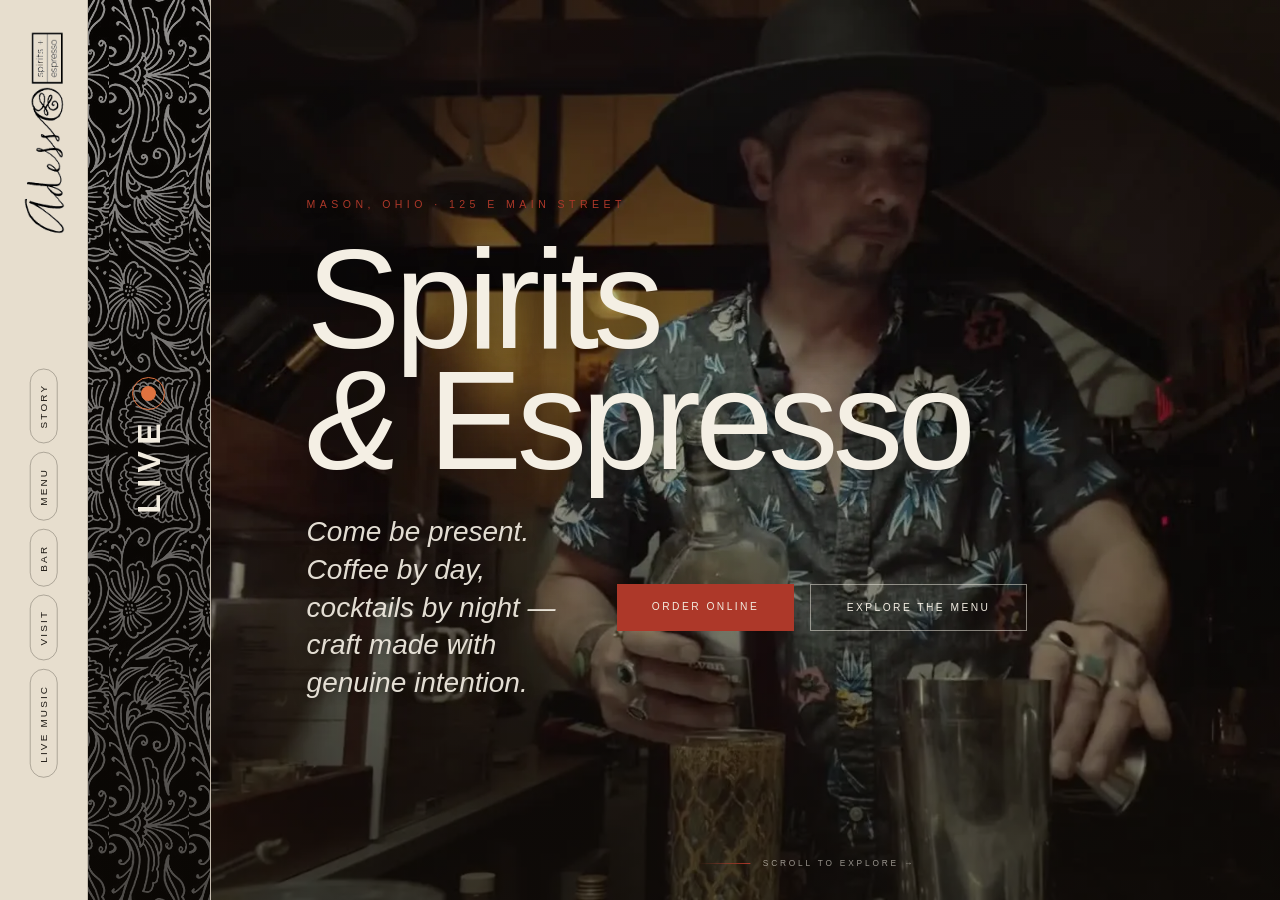
==== index.html @ e86a22f0 "SEO/a11y/perf scrub: @graph on every page, llms.txt, image diet Machine-readability (the full stack," ====
<!DOCTYPE html>
<html lang="en">
<head>
<meta charset="utf-8">
<meta name="viewport" content="width=device-width, initial-scale=1.0" />
<title>Adesso Spirits + Espresso — Mason, Ohio</title>
<meta name="description" content="Adesso Spirits + Espresso in downtown Mason, Ohio. Craft coffee by day, cocktails by night, live music Friday & Saturday. 125 E Main St." />
<link rel="canonical" href="https://adesso-site.pages.dev/" />
<meta property="og:title" content="Adesso Spirits + Espresso" />
<meta property="og:description" content="Coffee by day, cocktails by night. Craft made with genuine intention in downtown Mason, Ohio." />
<meta property="og:type" content="website" />
<meta property="og:url" content="https://adesso-site.pages.dev/" />
<meta property="og:image" content="https://adesso-site.pages.dev/assets/hero-poster.webp" />
<meta property="og:image:alt" content="Bartender building a cocktail behind the bar at Adesso Spirits + Espresso" />
<meta property="og:site_name" content="Adesso Spirits + Espresso" />
<meta property="og:locale" content="en_US" />
<meta name="twitter:card" content="summary_large_image" />
<meta name="twitter:title" content="Adesso Spirits + Espresso — Mason, Ohio" />
<meta name="twitter:description" content="Coffee by day, cocktails by night. Craft made with genuine intention in downtown Mason, Ohio." />
<meta name="twitter:image" content="https://adesso-site.pages.dev/assets/hero-poster.webp" />
<link rel="icon" href="/favicon.ico" sizes="any" />
<link rel="icon" type="image/png" sizes="32x32" href="/assets/favicon-32.png" />
<link rel="apple-touch-icon" href="/assets/favicon-32.png" />
<link rel="alternate" type="application/rss+xml" title="Adesso Live" href="/updates.xml" />
<link rel="alternate" type="application/rss+xml" title="Adesso Live Music" href="/feed.xml" />

<!-- Identity @graph: WebSite + WebPage + the business. Live events JSON-LD is injected separately below. -->
<script type="application/ld+json">
{
  "@context": "https://schema.org",
  "@graph": [
    {
      "@type": "WebSite",
      "@id": "https://adesso-site.pages.dev/#website",
      "url": "https://adesso-site.pages.dev/",
      "name": "Adesso Spirits + Espresso",
      "description": "Craft coffee by day, cocktails by night, live music Friday & Saturday in downtown Mason, Ohio.",
      "inLanguage": "en-US",
      "publisher": { "@id": "https://adesso-site.pages.dev/#business" }
    },
    {
      "@type": "WebPage",
      "@id": "https://adesso-site.pages.dev/#webpage",
      "url": "https://adesso-site.pages.dev/",
      "name": "Adesso Spirits + Espresso \u2014 Mason, Ohio",
      "description": "Adesso Spirits + Espresso in downtown Mason, Ohio. Craft coffee by day, cocktails by night, live music Friday & Saturday. 125 E Main St.",
      "isPartOf": { "@id": "https://adesso-site.pages.dev/#website" },
      "about": { "@id": "https://adesso-site.pages.dev/#business" },
      "primaryImageOfPage": "https://adesso-site.pages.dev/assets/hero-poster.webp",
      "inLanguage": "en-US"
    },
    {
      "@type": "CafeOrCoffeeShop",
      "@id": "https://adesso-site.pages.dev/#business",
      "name": "Adesso Spirits + Espresso",
      "url": "https://adesso-site.pages.dev/",
      "image": "https://adesso-site.pages.dev/assets/hero-poster.webp",
      "logo": "https://adesso-site.pages.dev/assets/feed-icon.png",
      "telephone": "+1-513-445-2889",
      "servesCuisine": ["Coffee", "Cocktails", "Wine"],
      "priceRange": "$$",
      "hasMenu": { "@id": "https://adesso-site.pages.dev/menu#menu" },
      "address": {
        "@type": "PostalAddress",
        "streetAddress": "125 E Main St",
        "addressLocality": "Mason",
        "addressRegion": "OH",
        "postalCode": "45040",
        "addressCountry": "US"
      },
      "sameAs": [
        "https://www.instagram.com/adessocoffee/",
        "http://www.facebook.com/adess0coffee"
      ]
    }
  ]
}
</script>

<!-- Live events JSON-LD — ChowdownOS edge-injects between the markers. Keep tag + id + markers. -->
<script type="application/ld+json" id="events-jsonld"><!--EVENTS_JSONLD_START-->[]<!--EVENTS_JSONLD_END--></script>

<style>
  *,*::before,*::after{box-sizing:border-box;margin:0;padding:0;}
  body{background:#e7dece;color:#1a1611;font-family:"Helvetica Neue",Helvetica,Arial,sans-serif;font-weight:300;overflow:hidden;-webkit-font-smoothing:antialiased;}
  a{color:#ad3829;text-decoration:none;}
  a:hover{color:#8f2c22;}
  ::selection{background:#ad3829;color:#f2ecdf;}
  @keyframes adPulse{0%,100%{opacity:.25;}50%{opacity:.9;}}
  @keyframes adSpin{to{transform:rotate(360deg);}}
  @keyframes adSpinR{to{transform:rotate(-360deg);}}
  @keyframes adFloat{0%,100%{transform:translateY(0);}50%{transform:translateY(-16px);}}
  @keyframes adRec{0%,100%{opacity:1;}50%{opacity:.2;}}
  @keyframes adRing{0%{transform:scale(.7);opacity:.7;}100%{transform:scale(2.4);opacity:0;}}
  @keyframes adTicker{from{transform:translateX(0);}to{transform:translateX(-50%);}}
  @keyframes adRecede{0%{opacity:0;transform:scale(.85);}24%{opacity:1;transform:scale(1);}72%{opacity:1;transform:scale(1);filter:blur(0);}100%{opacity:0;transform:scale(.78);filter:blur(6px);}}
  @media(min-width:821px){.ad-recede{animation:adRecede linear both;animation-timeline:view(inline);animation-range:cover 0% cover 100%;}}
  @keyframes adFloral{from{background-position:center 0;}to{background-position:center -640px;}}
  @keyframes adStripOut{to{opacity:.1;transform:translateX(-36px) scale(.9);filter:blur(6px);}}
  @media(min-width:821px){.ad-strip-out{animation:adStripOut linear both;animation-timeline:scroll(nearest inline);animation-range:0 62vw;}}
  @keyframes adSun{0%,100%{transform:translateY(6px);}50%{transform:translateY(-6px);}}
  @keyframes adBlink{0%,100%{opacity:.32;}50%{opacity:.82;}}
  #adtrack{scrollbar-width:none;-ms-overflow-style:none;}
  #adtrack::-webkit-scrollbar{display:none;}
  .ad-rail nav{scrollbar-width:none;-ms-overflow-style:none;}
  .ad-rail nav::-webkit-scrollbar{display:none;}
  /* ChowdownOS edge-injects .event-item markup (buildListHtml). Keep these
     classes styled here so the live feed renders in the new look. */
  #events-list .event-item{display:grid;grid-template-columns:60px 1fr;gap:1.3rem;padding:1.1rem 0;border-bottom:1px solid rgba(26,22,17,.14);align-items:center;break-inside:avoid;}
  #events-list .event-marker{text-align:center;}
  #events-list .event-marker .em{display:block;font-size:.56rem;letter-spacing:.26em;text-transform:uppercase;color:#ad3829;margin-bottom:.12rem;font-weight:500;}
  #events-list .event-marker .glyph{font-family:"Helvetica Neue",Helvetica,Arial,sans-serif;font-size:1.8rem;font-weight:300;line-height:1;color:#1a1611;}
  #events-list .event-name{font-family:"Helvetica Neue",Helvetica,Arial,sans-serif;font-size:1.02rem;font-weight:500;letter-spacing:-.01em;margin-bottom:.15rem;}
  #events-list .event-desc{font-size:.72rem;letter-spacing:.03em;color:rgba(26,22,17,.66);text-transform:uppercase;}
  .ad-panel{flex:0 0 auto;height:100vh;position:relative;overflow:hidden;}
  .ad-topbar{display:none;}
  /* iOS Safari zooms the viewport when a focused field is under 16px. Keep the
     designed size on desktop, bump to 16px on touch widths only. */
  @media(max-width:820px){
    #mlForm input,#mlForm select{font-size:16px !important;}
  }
  @media(max-width:820px){
    body{overflow:auto;}
    .ad-rail{display:none !important;}
    .ad-topbar{display:flex !important;}
    #adtrack{flex-direction:column !important;height:auto !important;margin-left:0 !important;width:100% !important;overflow:visible !important;}
    .ad-panel{width:100% !important;min-width:0 !important;height:auto !important;min-height:auto !important;padding-top:4rem !important;padding-bottom:4rem !important;overflow:visible !important;}
    .ad-vdiv{display:none !important;}
    .ad-decor{display:none !important;}
    .ad-hero-title{font-size:clamp(3rem,17vw,6rem) !important;}
    .ad-grid-2{grid-template-columns:1fr !important;gap:2.5rem !important;}
    .ad-grid-3{grid-template-columns:1fr !important;}
    .ad-inner{padding:0 1.4rem !important;}
    .ad-events-cols{columns:1 !important;}
    .ad-panel-hero{min-height:88vh !important;}
    .ad-grid-gallery{grid-template-columns:1fr !important;height:auto !important;}
    .ad-grid-gallery > div{grid-template-rows:none !important;}
    .ad-grid-gallery img{width:100% !important;height:auto !important;aspect-ratio:4/5;object-fit:cover;}
    .ad-strip{display:none !important;}
    .ad-masonry{columns:2 !important;overflow:visible !important;}
  }
</style>
</head>
<body>

<div>

<!-- ===================== FIXED VERTICAL SIDE RAIL (Avantt-style) ===================== -->
<aside class="ad-rail" style="position:fixed;top:0;left:0;bottom:0;width:88px;z-index:150;background:#e7dece;border-right:1px solid rgba(26,22,17,.16);display:flex;flex-direction:column;align-items:center;padding:1.1rem 0;">
  <a href="#top" aria-label="Adesso home" style="flex:0 0 auto;display:flex;align-items:center;justify-content:center;height:230px;margin-bottom:1rem;overflow:hidden;">
    <img src="assets/wordmark-script.gif" alt="Adesso" width="510" height="105" style="height:42px;width:auto;transform:rotate(-90deg);" />
  </a>
  <nav style="flex:1 1 auto;min-height:0;width:100%;overflow-y:auto;display:flex;flex-direction:column;align-items:center;">
    <div style="margin:auto 0;display:flex;flex-direction:column;align-items:center;gap:.5rem;padding:.4rem 0;">
      <a href="#story" style="flex:0 0 auto;writing-mode:vertical-rl;transform:rotate(180deg);border:1px solid rgba(26,22,17,.28);border-radius:999px;padding:.9rem .46rem;font-size:.62rem;letter-spacing:.22em;text-transform:uppercase;font-weight:500;color:#1a1611;background:transparent;transition:background .3s ease,color .3s ease,border-color .3s ease;" style-hover="background:#1a1611;color:#efe7d6;border-color:#1a1611;">Story</a>
      <a href="/menu" style="flex:0 0 auto;writing-mode:vertical-rl;transform:rotate(180deg);border:1px solid rgba(26,22,17,.28);border-radius:999px;padding:.9rem .46rem;font-size:.62rem;letter-spacing:.22em;text-transform:uppercase;font-weight:500;color:#1a1611;background:transparent;transition:background .3s ease,color .3s ease,border-color .3s ease;" style-hover="background:#1a1611;color:#efe7d6;border-color:#1a1611;">Menu</a>
      <a href="#bar" style="flex:0 0 auto;writing-mode:vertical-rl;transform:rotate(180deg);border:1px solid rgba(26,22,17,.28);border-radius:999px;padding:.9rem .46rem;font-size:.62rem;letter-spacing:.22em;text-transform:uppercase;font-weight:500;color:#1a1611;background:transparent;transition:background .3s ease,color .3s ease,border-color .3s ease;" style-hover="background:#1a1611;color:#efe7d6;border-color:#1a1611;">Bar</a>
      <a href="#visit" style="flex:0 0 auto;writing-mode:vertical-rl;transform:rotate(180deg);border:1px solid rgba(26,22,17,.28);border-radius:999px;padding:.9rem .46rem;font-size:.62rem;letter-spacing:.22em;text-transform:uppercase;font-weight:500;color:#1a1611;background:transparent;transition:background .3s ease,color .3s ease,border-color .3s ease;" style-hover="background:#1a1611;color:#efe7d6;border-color:#1a1611;">Visit</a>
      <a href="#events" style="flex:0 0 auto;writing-mode:vertical-rl;transform:rotate(180deg);border:1px solid rgba(26,22,17,.28);border-radius:999px;padding:.9rem .46rem;font-size:.62rem;letter-spacing:.22em;text-transform:uppercase;font-weight:500;color:#1a1611;background:transparent;transition:background .3s ease,color .3s ease,border-color .3s ease;" style-hover="background:#1a1611;color:#efe7d6;border-color:#1a1611;">Live Music</a>
    </div>
  </nav>
</aside>

<!-- ===================== MOBILE TOP BAR ===================== -->
<div class="ad-topbar" style="position:fixed;top:0;left:0;right:0;z-index:150;background:rgba(231,222,206,.94);backdrop-filter:blur(12px);border-bottom:1px solid rgba(26,22,17,.14);align-items:center;justify-content:space-between;padding:.9rem 1.4rem;height:58px;">
  <img src="assets/wordmark-script.gif" alt="Adesso" width="510" height="105" style="height:30px;width:auto;" />
  <div style="display:flex;gap:.5rem;overflow-x:auto;">
    <a href="/live" style="display:flex;align-items:center;gap:.4rem;font-size:.6rem;letter-spacing:.2em;text-transform:uppercase;background:#ad3829;color:#f2ecdf;border-radius:999px;padding:.5rem .9rem;white-space:nowrap;"><span style="width:7px;height:7px;border-radius:50%;background:#f2ecdf;animation:adRec 1.4s ease infinite;display:inline-block;"></span>Live</a>
    <a href="/menu" style="font-size:.6rem;letter-spacing:.2em;text-transform:uppercase;border:1px solid rgba(26,22,17,.28);border-radius:999px;padding:.5rem .9rem;color:#1a1611;white-space:nowrap;">Menu</a>
    <a href="#events" style="font-size:.6rem;letter-spacing:.2em;text-transform:uppercase;border:1px solid rgba(26,22,17,.28);border-radius:999px;padding:.5rem .9rem;color:#1a1611;white-space:nowrap;">Music</a>
    <a href="http://adessocoffee.square.site" target="_blank" rel="noopener" style="font-size:.6rem;letter-spacing:.2em;text-transform:uppercase;background:#ad3829;color:#f2ecdf;border-radius:999px;padding:.5rem .9rem;white-space:nowrap;">Order</a>
  </div>
</div>

<!-- ===================== HORIZONTAL SCROLL TRACK ===================== -->
<div id="adtrack" style="display:flex;height:100vh;margin-left:88px;width:calc(100vw - 88px);overflow-x:auto;overflow-y:hidden;">

  <!-- PANEL 0: LIVE FLORAL STRIP (alongside rail, dissolves on scroll) -->
  <section id="live" class="ad-panel ad-strip ad-strip-out" style="width:clamp(104px,9.5vw,142px);position:relative;overflow:hidden;background:#0e0a06;">
    <div style="position:absolute;top:50%;left:50%;width:100vh;height:clamp(158px,15vw,214px);transform:translate(-50%,-50%) rotate(90deg);background-image:url('assets/floral-border.avif');background-size:auto;background-repeat:repeat;background-position:center;image-rendering:auto;opacity:.95;"></div>
    <div style="position:absolute;inset:0;background:linear-gradient(to bottom,rgba(14,10,6,.42),rgba(14,10,6,.72));"></div>
    <a href="/live" title="Live &mdash; what's on right now" style="position:absolute;inset:0;z-index:2;display:flex;flex-direction:column;align-items:center;justify-content:center;gap:1rem;padding:2.6rem 0;text-decoration:none;color:#f2ecdf;">
      <span style="position:relative;width:15px;height:15px;display:block;">
        <span style="position:absolute;inset:0;border-radius:50%;background:#e0723f;animation:adRec 1.4s ease infinite;"></span>
        <span style="position:absolute;inset:-9px;border-radius:50%;border:1px solid #e0723f;animation:adRing 1.9s ease-out infinite;"></span>
      </span>
      <span style="writing-mode:vertical-rl;transform:rotate(180deg);font-size:2rem;letter-spacing:.2em;text-transform:uppercase;font-weight:700;line-height:1;">Live</span>
    </a>
  </section>

  <div class="ad-vdiv" style="flex:0 0 auto;width:1px;height:100vh;background:rgba(26,22,17,.16);"></div>

  <!-- PANEL 1: HERO (full width) -->
  <section id="top" class="ad-panel ad-panel-hero" style="width:calc(100vw - 88px);display:flex;flex-direction:column;justify-content:center;padding:6rem 3rem;">
    <video autoplay muted loop playsinline poster="assets/hero-poster.webp" style="position:absolute;inset:0;width:100%;height:100%;object-fit:cover;z-index:0;filter:saturate(.9) contrast(1.02);">
      <source src="/hero-video.mp4?v=2" type="video/mp4" />
    </video>
    <div style="position:absolute;inset:0;z-index:1;background:linear-gradient(to bottom,rgba(18,13,8,.32),rgba(18,13,8,.12) 42%,rgba(18,13,8,.62));"></div>
    <div class="ad-inner" style="position:relative;z-index:2;max-width:1000px;width:100%;margin:0 auto;">
      <p style="font-size:.66rem;letter-spacing:.42em;text-transform:uppercase;color:#ad3829;margin-bottom:1.8rem;font-weight:500;text-shadow:0 1px 12px rgba(0,0,0,.4);">Mason, Ohio &middot; 125 E Main Street</p>
      <h1 class="ad-hero-title" style="font-family:'Helvetica Neue',Helvetica,Arial,sans-serif;font-weight:400;font-size:clamp(4rem,11vw,10.5rem);line-height:.86;letter-spacing:-.04em;color:#f4efe4;margin-bottom:1.6rem;text-shadow:0 2px 30px rgba(0,0,0,.35);">Spirits<br/><span style="font-family:'Helvetica Neue',Helvetica,Arial,sans-serif;font-style:italic;font-weight:400;">&amp;</span> Espresso</h1>
      <div style="display:flex;flex-wrap:wrap;align-items:center;gap:1.6rem 2.6rem;margin-top:2rem;max-width:720px;">
        <p style="font-family:'Helvetica Neue',Helvetica,Arial,sans-serif;font-style:italic;font-size:clamp(1.2rem,2.2vw,1.75rem);color:rgba(244,239,228,.92);line-height:1.35;flex:1;min-width:260px;text-shadow:0 1px 14px rgba(0,0,0,.45);">Come be present. Coffee by day, cocktails by night &mdash; craft made with genuine intention.</p>
        <div style="display:flex;gap:1rem;flex-wrap:wrap;">
          <a href="http://adessocoffee.square.site" target="_blank" rel="noopener" style="font-size:.64rem;letter-spacing:.24em;text-transform:uppercase;font-weight:500;background:#ad3829;color:#f2ecdf;padding:1.05rem 2.2rem;transition:background .25s ease,transform .2s ease;" style-hover="background:#8f2c22;transform:translateY(-2px);">Order Online</a>
          <a href="#offerings" style="font-size:.64rem;letter-spacing:.24em;text-transform:uppercase;font-weight:500;border:1px solid rgba(244,239,228,.5);color:#f4efe4;padding:1.05rem 2.2rem;transition:border-color .25s ease,color .25s ease;" style-hover="border-color:#e0723f;color:#e0723f;">Explore the Menu</a>
        </div>
      </div>
    </div>
    <div style="position:absolute;bottom:2rem;left:50%;transform:translateX(-50%);z-index:2;display:flex;align-items:center;gap:.8rem;">
      <span style="width:52px;height:1px;background:linear-gradient(to right,transparent,#ad3829);animation:adPulse 2.2s ease infinite;display:block;"></span>
      <span style="font-size:.52rem;letter-spacing:.34em;text-transform:uppercase;color:rgba(244,239,228,.6);">Scroll to explore &rarr;</span>
    </div>
  </section>

  <div class="ad-vdiv" style="flex:0 0 auto;width:1px;height:100vh;background:rgba(26,22,17,.16);"></div>

  <!-- PANEL: LIVE / ON AIR (LOS broadcast) -->
  <section id="broadcast" class="ad-panel" style="width:98vw;min-width:840px;display:flex;align-items:center;background:#14100b;color:#efe7d6;padding:6rem 3rem;">
    <div style="position:absolute;inset:0;z-index:0;pointer-events:none;background:repeating-linear-gradient(to bottom,rgba(255,255,255,.028) 0 1px,transparent 1px 4px);"></div>
    <div class="ad-decor" data-parallax="0.1" style="position:absolute;bottom:8%;left:3%;z-index:0;pointer-events:none;">
      <div style="width:230px;height:230px;border-radius:50%;background:repeating-conic-gradient(from 0deg,rgba(224,114,63,.1) 0 6deg,transparent 6deg 12deg);animation:adSpin 130s linear infinite;"></div>
    </div>
    <div class="ad-inner" style="position:relative;z-index:1;max-width:1160px;width:100%;margin:0 auto;">
      <div class="ad-grid-2" style="display:grid;grid-template-columns:1.1fr .9fr;gap:4rem;align-items:center;">
        <div data-reveal>
          <div style="position:relative;border:1px solid rgba(239,231,214,.2);background:#0e0a06;overflow:hidden;aspect-ratio:16/10;">
            <video autoplay muted loop playsinline poster="assets/hero-poster.webp" style="position:absolute;inset:0;width:100%;height:100%;object-fit:cover;filter:saturate(.6) contrast(1.02) brightness(.85);">
              <source src="/hero-video.mp4?v=2" type="video/mp4" />
            </video>
            <div style="position:absolute;inset:0;pointer-events:none;background:repeating-linear-gradient(to bottom,rgba(0,0,0,.12) 0 1px,transparent 1px 3px);"></div>
            <div style="position:absolute;top:1rem;left:1rem;display:flex;align-items:center;gap:.5rem;background:#ad3829;padding:.4rem .8rem;">
              <span style="width:8px;height:8px;border-radius:50%;background:#f2ecdf;animation:adRec 1.4s ease infinite;display:block;"></span>
              <span style="font-size:.6rem;letter-spacing:.26em;text-transform:uppercase;font-weight:600;">On Air &middot; Live</span>
            </div>
            <div style="position:absolute;top:1.1rem;right:1rem;font-size:.62rem;letter-spacing:.18em;color:rgba(239,231,214,.8);">125 E MAIN</div>
            <div style="position:absolute;bottom:1rem;left:1rem;right:1rem;display:flex;justify-content:space-between;align-items:flex-end;">
              <span style="font-family:'Helvetica Neue',Helvetica,Arial,sans-serif;font-style:italic;font-size:1.4rem;">Live from the bar</span>
              <span style="font-size:.58rem;letter-spacing:.2em;color:rgba(239,231,214,.7);">REC &middot; MASON OH</span>
            </div>
          </div>
        </div>
        <div data-reveal>
          <p style="font-size:.6rem;letter-spacing:.38em;text-transform:uppercase;color:#e0723f;margin-bottom:1rem;font-weight:500;display:flex;align-items:center;gap:.7rem;"><span style="width:8px;height:8px;border-radius:50%;background:#e0723f;animation:adRec 1.4s ease infinite;display:inline-block;"></span> Happening Now</p>
          <h2 style="font-family:'Helvetica Neue',Helvetica,Arial,sans-serif;font-weight:300;font-size:clamp(2.2rem,4.2vw,3.4rem);line-height:1.02;letter-spacing:-.03em;margin-bottom:1.4rem;">What&rsquo;s on<br/><span style="font-family:'Helvetica Neue',Helvetica,Arial,sans-serif;font-style:italic;color:#e0723f;">right now</span></h2>
          <div style="border-top:1px solid rgba(239,231,214,.16);">
            <div style="display:grid;grid-template-columns:auto 1fr;gap:1rem;padding:.9rem 0;border-bottom:1px solid rgba(239,231,214,.12);align-items:center;">
              <span style="font-size:.56rem;letter-spacing:.2em;text-transform:uppercase;color:#e0723f;font-weight:600;">Now</span>
              <span id="los-now" style="font-size:.9rem;color:rgba(239,231,214,.6);font-style:italic;"><!--LOS_NOW-->Live status appears here</span>
            </div>
            <div style="display:grid;grid-template-columns:auto 1fr;gap:1rem;padding:.9rem 0;border-bottom:1px solid rgba(239,231,214,.12);align-items:center;">
              <span style="font-size:.56rem;letter-spacing:.2em;text-transform:uppercase;color:#e0723f;font-weight:600;">Tonight</span>
              <span id="los-tonight" style="font-size:.9rem;color:rgba(239,231,214,.6);font-style:italic;"><!--LOS_TONIGHT-->Tonight&rsquo;s act appears here</span>
            </div>
            <div style="display:grid;grid-template-columns:auto 1fr;gap:1rem;padding:.9rem 0;border-bottom:1px solid rgba(239,231,214,.12);align-items:center;">
              <span style="font-size:.56rem;letter-spacing:.2em;text-transform:uppercase;color:#e0723f;font-weight:600;">Special</span>
              <span id="los-special" style="font-size:.9rem;color:rgba(239,231,214,.6);font-style:italic;"><!--LOS_SPECIAL-->Today&rsquo;s special appears here</span>
            </div>
          </div>
          <div style="display:flex;gap:1rem;margin-top:1.8rem;flex-wrap:wrap;align-items:center;">
            <a href="/live" style="font-size:.64rem;letter-spacing:.24em;text-transform:uppercase;font-weight:600;background:#ad3829;color:#f2ecdf;padding:1rem 2rem;display:inline-flex;align-items:center;gap:.6rem;transition:background .25s ease,transform .2s ease;" style-hover="background:#c9463a;transform:translateY(-2px);"><span style="width:8px;height:8px;border-radius:50%;background:#f2ecdf;animation:adRec 1.4s ease infinite;display:inline-block;"></span> Open the Live Feed</a>
            <a href="/updates.xml" style="font-size:.62rem;letter-spacing:.2em;text-transform:uppercase;color:rgba(239,231,214,.7);border-bottom:1px solid rgba(239,231,214,.3);padding-bottom:.15rem;">RSS</a>
          </div>
          <p style="margin-top:1.2rem;font-family:'Helvetica Neue',Helvetica,Arial,sans-serif;font-style:italic;font-size:.95rem;color:rgba(239,231,214,.5);">Always current &mdash; the moment anything changes at the bar.</p>
        </div>
      </div>
    </div>
  </section>

  <div class="ad-vdiv" style="flex:0 0 auto;width:1px;height:100vh;background:rgba(26,22,17,.16);"></div>

  <!-- PANEL 2: STORY (narrow) -->
  <section id="story" class="ad-panel" style="width:82vw;min-width:720px;display:flex;align-items:center;padding:6rem 3rem;">
    <div class="ad-decor" data-parallax="0.12" style="position:absolute;bottom:9%;left:4%;z-index:0;pointer-events:none;width:190px;height:190px;background-image:radial-gradient(rgba(26,22,17,.16) 26%,transparent 28%);background-size:24px 24px;"></div>
    <div class="ad-inner" style="position:relative;z-index:1;max-width:1080px;width:100%;margin:0 auto;">
      <div class="ad-grid-2" style="display:grid;grid-template-columns:1.05fr .95fr;gap:5rem;align-items:center;">
        <div data-reveal>
          <p style="font-size:.6rem;letter-spacing:.38em;text-transform:uppercase;color:#ad3829;margin-bottom:1.5rem;font-weight:500;display:flex;align-items:center;gap:.9rem;">Our Philosophy <span style="width:34px;height:1px;background:#ad3829;opacity:.5;display:block;"></span></p>
          <h2 style="font-family:'Helvetica Neue',Helvetica,Arial,sans-serif;font-weight:300;font-size:clamp(2.4rem,5vw,4.2rem);line-height:1.02;letter-spacing:-.03em;margin-bottom:1.6rem;">More than a<br/><span style="font-family:'Helvetica Neue',Helvetica,Arial,sans-serif;font-style:italic;color:#ad3829;">coffee shop</span></h2>
          <p style="font-size:1rem;line-height:1.85;color:rgba(26,22,17,.72);max-width:480px;">Adesso is Mason&rsquo;s community living room &mdash; a place to savor the moment, celebrate the people around you, and experience craft coffee and cocktails made with genuine intention. Locally rooted, Italian-inspired.</p>
          <blockquote style="font-family:'Helvetica Neue',Helvetica,Arial,sans-serif;font-style:italic;font-size:clamp(1.4rem,2.4vw,2rem);line-height:1.45;border-left:2px solid #ad3829;padding-left:1.8rem;margin-top:2.4rem;">&ldquo;We aren&rsquo;t just a place to come and buy stuff and leave.&rdquo;</blockquote>
          <p style="margin-top:1.1rem;font-size:.64rem;letter-spacing:.26em;text-transform:uppercase;color:#ad3829;font-weight:500;">&mdash; Chuck Pfahler, Owner</p>
        </div>
        <div data-reveal style="display:flex;justify-content:center;">
          <div style="background:#f3ecdd;border:1px solid rgba(26,22,17,.14);padding:3rem 2.4rem;text-align:center;max-width:400px;width:100%;position:relative;">
            <div style="position:absolute;inset:8px;border:1px solid rgba(178,58,46,.2);pointer-events:none;"></div>
            <img src="assets/badge-adesso.avif" alt="Adesso seal mark" width="700" height="221" style="width:min(240px,68%);height:auto;display:block;margin:0 auto 1.6rem;mix-blend-mode:multiply;" />
            <p style="font-size:.6rem;letter-spacing:.32em;text-transform:uppercase;color:rgba(26,22,17,.66);margin-bottom:1.1rem;">Italian &middot; /a&#712;d&#603;sso/ &middot; adverb</p>
            <span style="width:34px;height:1px;background:#ad3829;opacity:.5;display:block;margin:0 auto 1.1rem;"></span>
            <p style="font-family:'Helvetica Neue',Helvetica,Arial,sans-serif;font-style:italic;font-size:1.05rem;line-height:1.6;color:rgba(26,22,17,.72);">&ldquo;now&rdquo; &mdash; this present moment. Italy is the birthplace of espresso culture, and serving coffee authentically is the identity we uphold in downtown Mason.</p>
          </div>
        </div>
      </div>
    </div>
  </section>

  <div class="ad-vdiv" style="flex:0 0 auto;width:1px;height:100vh;background:rgba(26,22,17,.16);"></div>

  <!-- PANEL 3: OFFERINGS (extra wide) -->
  <section id="offerings" class="ad-panel" style="width:114vw;display:flex;align-items:center;padding:6rem 3rem;">
    <div class="ad-decor" data-parallax="0.22" style="position:absolute;top:12%;left:3%;z-index:0;pointer-events:none;font-family:'Helvetica Neue',Helvetica,Arial,sans-serif;font-weight:700;font-size:38vh;line-height:.75;color:transparent;-webkit-text-stroke:1.5px rgba(26,22,17,.10);">&amp;</div>
    <div class="ad-decor" data-parallax="0.16" style="position:absolute;bottom:8%;right:5%;z-index:0;pointer-events:none;">
      <div style="width:260px;height:260px;border-radius:50%;background:repeating-radial-gradient(circle at 50% 50%,transparent 0 16px,rgba(178,58,46,.12) 16px 19px);"></div>
    </div>
    <div class="ad-inner" style="position:relative;z-index:1;max-width:1120px;width:100%;margin:0 auto;">
      <div data-reveal style="margin-bottom:3rem;">
        <p style="font-size:.6rem;letter-spacing:.38em;text-transform:uppercase;color:#ad3829;margin-bottom:1.2rem;font-weight:500;">What We Serve</p>
        <h2 style="font-family:'Helvetica Neue',Helvetica,Arial,sans-serif;font-weight:300;font-size:clamp(2.2rem,4.5vw,3.8rem);line-height:1.05;letter-spacing:-.03em;">Craft at every <span style="font-family:'Helvetica Neue',Helvetica,Arial,sans-serif;font-style:italic;color:#ad3829;">hour of the day</span></h2>
      </div>
      <div class="ad-grid-3" style="display:grid;grid-template-columns:repeat(3,1fr);border-top:1px solid rgba(26,22,17,.16);background:#e7dece;">
        <div data-reveal style="padding:2.6rem 2rem;border-bottom:1px solid rgba(26,22,17,.16);border-right:1px solid rgba(26,22,17,.16);transition:background .35s ease;" style-hover="background:rgba(178,58,46,.05);">
          <div style="aspect-ratio:16/10;overflow:hidden;margin-bottom:1.4rem;background:#ded4c2;"><img src="assets/espresso-coffee-1200.webp" srcset="assets/espresso-coffee-700.webp 700w, assets/espresso-coffee-1200.webp 1200w" sizes="(max-width:820px) 100vw, 33vw" width="1200" height="800" loading="lazy" decoding="async" alt="Latte with rosetta milk art in a white cup on a rustic wood table at Adesso" style="width:100%;height:100%;object-fit:cover;filter:saturate(.82);display:block;" /></div>
          <div style="font-family:'Helvetica Neue',Helvetica,Arial,sans-serif;font-size:3rem;font-weight:400;color:rgba(178,58,46,.24);line-height:1;margin-bottom:.9rem;">01</div>
          <h3 style="font-family:'Helvetica Neue',Helvetica,Arial,sans-serif;font-weight:500;font-size:1.4rem;letter-spacing:-.01em;margin-bottom:.9rem;">Espresso &amp; Coffee</h3>
          <span style="width:28px;height:1px;background:#ad3829;opacity:.5;display:block;margin-bottom:1rem;"></span>
          <p style="font-size:.84rem;line-height:1.75;color:rgba(26,22,17,.7);">Signature roasted beans, ethically sourced from farmers across the globe. Served the way Italy intended &mdash; with care, craft, and ritual. Coffee of the Month club available.</p>
        </div>
        <div data-reveal style="padding:2.6rem 2rem;border-bottom:1px solid rgba(26,22,17,.16);border-right:1px solid rgba(26,22,17,.16);transition:background .35s ease;" style-hover="background:rgba(178,58,46,.05);">
          <div style="aspect-ratio:16/10;overflow:hidden;margin-bottom:1.4rem;background:#ded4c2;"><img src="assets/cocktail-2.webp" alt="Seasonal craft cocktail with fresh garnish at Adesso" width="1333" height="2000" loading="lazy" decoding="async" style="width:100%;height:100%;object-fit:cover;filter:saturate(.82);display:block;" /></div>
          <div style="font-family:'Helvetica Neue',Helvetica,Arial,sans-serif;font-size:3rem;font-weight:400;color:rgba(178,58,46,.24);line-height:1;margin-bottom:.9rem;">02</div>
          <h3 style="font-family:'Helvetica Neue',Helvetica,Arial,sans-serif;font-weight:500;font-size:1.4rem;letter-spacing:-.01em;margin-bottom:.9rem;">Craft Cocktails</h3>
          <span style="width:28px;height:1px;background:#ad3829;opacity:.5;display:block;margin-bottom:1rem;"></span>
          <p style="font-size:.84rem;line-height:1.75;color:rgba(26,22,17,.7);">Seasonal programs, rotating menus, award-winning technique. An extensive spirits collection that earns Adesso its reputation. It&rsquo;s always 5 o&rsquo;clock here.</p>
        </div>
        <div data-reveal style="padding:2.6rem 2rem;border-bottom:1px solid rgba(26,22,17,.16);border-right:1px solid rgba(26,22,17,.16);transition:background .35s ease;" style-hover="background:rgba(178,58,46,.05);">
          <div style="aspect-ratio:16/10;overflow:hidden;margin-bottom:1.4rem;background:#ded4c2;"><img src="assets/wine-small-bites-1200.webp" srcset="assets/wine-small-bites-700.webp 700w, assets/wine-small-bites-1200.webp 1200w" sizes="(max-width:820px) 100vw, 33vw" width="1200" height="1800" loading="lazy" decoding="async" alt="Bottle of Primitivo Salento red wine beside a poured glass by the fireplace at Adesso" style="width:100%;height:100%;object-fit:cover;filter:saturate(.82);display:block;" /></div>
          <div style="font-family:'Helvetica Neue',Helvetica,Arial,sans-serif;font-size:3rem;font-weight:400;color:rgba(178,58,46,.24);line-height:1;margin-bottom:.9rem;">03</div>
          <h3 style="font-family:'Helvetica Neue',Helvetica,Arial,sans-serif;font-weight:500;font-size:1.4rem;letter-spacing:-.01em;margin-bottom:.9rem;">Wine &amp; Small Bites</h3>
          <span style="width:28px;height:1px;background:#ad3829;opacity:.5;display:block;margin-bottom:1rem;"></span>
          <p style="font-size:.84rem;line-height:1.75;color:rgba(26,22,17,.7);">Curated wines, cheese boards, charcuterie, and seasonal small plates. Perfect for a slow afternoon or an evening with friends. Wine Club memberships available.</p>
        </div>
      </div>
      <div data-reveal style="margin-top:2.6rem;display:flex;gap:1rem;flex-wrap:wrap;">
        <a href="/menu" style="font-size:.64rem;letter-spacing:.24em;text-transform:uppercase;font-weight:500;background:#ad3829;color:#f2ecdf;padding:1.05rem 2.4rem;display:inline-block;transition:background .25s ease,transform .2s ease;" style-hover="background:#8f2c22;transform:translateY(-2px);">View the Full Menu</a>
        <a href="http://adessocoffee.square.site" target="_blank" rel="noopener" style="font-size:.64rem;letter-spacing:.24em;text-transform:uppercase;font-weight:500;border:1px solid rgba(26,22,17,.4);color:#1a1611;padding:1.05rem 2.4rem;display:inline-block;transition:border-color .25s ease,color .25s ease;" style-hover="border-color:#ad3829;color:#ad3829;">Order Online</a>
      </div>
    </div>
  </section>

  <div class="ad-vdiv" style="flex:0 0 auto;width:1px;height:100vh;background:rgba(26,22,17,.16);"></div>

  <!-- PANEL: PHOTOGRAPHY GALLERY -->
  <section id="gallery" class="ad-panel" style="width:calc(100vw - 88px);display:flex;flex-direction:column;padding:4rem 3rem 3rem;">
    <div class="ad-inner" style="position:relative;z-index:1;max-width:1280px;width:100%;margin:0 auto;display:flex;flex-direction:column;flex:1;min-height:0;">
      <div style="display:flex;align-items:flex-end;justify-content:space-between;gap:2rem;margin-bottom:1.6rem;flex:0 0 auto;flex-wrap:wrap;">
        <div>
          <p style="font-size:.6rem;letter-spacing:.38em;text-transform:uppercase;color:#ad3829;margin-bottom:1rem;font-weight:600;">In the Room</p>
          <h2 style="font-weight:300;font-size:clamp(2.2rem,4.5vw,3.8rem);line-height:1.02;letter-spacing:-.03em;">A room built for <span style="font-style:italic;color:#ad3829;">lingering</span></h2>
        </div>
        <p style="font-size:.9rem;line-height:1.7;color:rgba(26,22,17,.66);max-width:320px;">Warm light, worn wood, a bar that hums past dark. Every corner of Adesso is made to be sat in a little longer.<span style="display:block;margin-top:.7rem;font-size:.62rem;letter-spacing:.24em;text-transform:uppercase;color:#ad3829;font-weight:600;">Scroll to browse &darr;</span></p>
      </div>
      <div class="ad-masonry" data-vscroll style="flex:1;min-height:0;overflow-y:auto;columns:3;column-gap:8px;padding-right:.5rem;">
        <img src="assets/strip-1.webp" alt="Bartender straining a craft cocktail into a coupe at Adesso" width="1333" height="2000" loading="lazy" decoding="async" style="width:100%;height:auto;margin-bottom:8px;break-inside:avoid;display:block;filter:saturate(.82);transition:transform .6s ease;" style-hover="transform:scale(1.03);" />
        <img src="assets/cocktail-1.webp" alt="Citrus-garnished craft cocktail on the bar at Adesso" width="1333" height="2000" loading="lazy" decoding="async" style="width:100%;height:auto;margin-bottom:8px;break-inside:avoid;display:block;filter:saturate(.82);transition:transform .6s ease;" style-hover="transform:scale(1.03);" />
        <img src="assets/cocktail-2.webp" alt="Seasonal cocktail with fresh garnish at Adesso" width="1333" height="2000" loading="lazy" decoding="async" style="width:100%;height:auto;margin-bottom:8px;break-inside:avoid;display:block;filter:saturate(.82);transition:transform .6s ease;" style-hover="transform:scale(1.03);" />
        <img src="assets/hero-poster.webp" alt="Bartender building a drink behind the bar at Adesso" width="1920" height="1080" loading="lazy" decoding="async" style="width:100%;height:auto;margin-bottom:8px;break-inside:avoid;display:block;filter:saturate(.82);transition:transform .6s ease;" style-hover="transform:scale(1.03);" />
        <img src="assets/cocktail-3.webp" alt="Stirred spirit-forward cocktail served over ice at Adesso" width="1333" height="2000" loading="lazy" decoding="async" style="width:100%;height:auto;margin-bottom:8px;break-inside:avoid;display:block;filter:saturate(.82);transition:transform .6s ease;" style-hover="transform:scale(1.03);" />
        <img src="assets/strip-2.webp" alt="Guests gathered at the bar during evening service at Adesso" width="1333" height="2000" loading="lazy" decoding="async" style="width:100%;height:auto;margin-bottom:8px;break-inside:avoid;display:block;filter:saturate(.82);transition:transform .6s ease;" style-hover="transform:scale(1.03);" />
        <img src="assets/cocktail-bg.webp" alt="The dining room and bar at Adesso in downtown Mason, Ohio" width="1333" height="2000" loading="lazy" decoding="async" style="width:100%;height:auto;margin-bottom:8px;break-inside:avoid;display:block;filter:saturate(.82);transition:transform .6s ease;" style-hover="transform:scale(1.03);" />
      </div>
    </div>
  </section>

  <div class="ad-vdiv" style="flex:0 0 auto;width:1px;height:100vh;background:rgba(26,22,17,.16);"></div>

  <!-- PANEL 4: BAR PROGRAM (full width, dark) -->
  <section id="bar" class="ad-panel" style="width:calc(100vw - 88px);display:flex;align-items:center;background:#16110b;color:#efe7d6;padding:6rem 3rem;">
    <div style="position:absolute;inset:0;background-image:url('assets/cocktail-bg.webp');background-size:cover;background-position:center 30%;filter:brightness(.28) saturate(.7);"></div>
    <div class="ad-decor" data-parallax="0.12" style="position:absolute;top:10%;right:8%;z-index:0;pointer-events:none;">
      <div style="width:280px;height:280px;border-radius:50%;background:repeating-conic-gradient(from 0deg,rgba(224,114,63,.14) 0 5deg,transparent 5deg 10deg);animation:adSpinR 100s linear infinite;"></div>
    </div>
    <div class="ad-inner" style="position:relative;z-index:1;max-width:1120px;width:100%;margin:0 auto;">
      <div class="ad-grid-2" style="display:grid;grid-template-columns:1fr 1fr;gap:4.5rem;align-items:center;">
        <div data-reveal>
          <p style="font-size:.6rem;letter-spacing:.38em;text-transform:uppercase;color:#e0723f;margin-bottom:1.5rem;font-weight:500;">The Bar Program</p>
          <h2 style="font-family:'Helvetica Neue',Helvetica,Arial,sans-serif;font-weight:300;font-size:clamp(2.2rem,4.5vw,3.8rem);line-height:1.02;letter-spacing:-.03em;margin-bottom:1.5rem;">Every drink<br/><span style="font-family:'Helvetica Neue',Helvetica,Arial,sans-serif;font-style:italic;color:#e0723f;">tells a story</span></h2>
          <p style="font-size:1rem;line-height:1.85;color:rgba(239,231,214,.78);max-width:440px;margin-bottom:2.2rem;">Seasonal menus. Thoughtful sourcing. Technique that shows. Our bar program is built around ingredients worth talking about and moments worth remembering.</p>
          <a href="/menu" style="font-size:.64rem;letter-spacing:.24em;text-transform:uppercase;font-weight:500;border:1px solid rgba(239,231,214,.4);color:#efe7d6;padding:1.05rem 2.2rem;display:inline-block;transition:border-color .25s ease,color .25s ease;" style-hover="border-color:#e0723f;color:#e0723f;">See the Full Menu</a>
        </div>
        <div data-reveal class="ad-grid-3" style="display:grid;grid-template-columns:1fr 1fr 1fr;gap:4px;">
          <div style="overflow:hidden;aspect-ratio:3/4;"><img src="assets/cocktail-1.webp" alt="Cocktail" loading="lazy" style="width:100%;height:100%;object-fit:cover;filter:saturate(.8);transition:transform .6s ease;" style-hover="transform:scale(1.06);" /></div>
          <div style="overflow:hidden;aspect-ratio:3/4;"><img src="assets/cocktail-2.webp" alt="Cocktail" loading="lazy" style="width:100%;height:100%;object-fit:cover;filter:saturate(.8);transition:transform .6s ease;" style-hover="transform:scale(1.06);" /></div>
          <div style="overflow:hidden;aspect-ratio:3/4;"><img src="assets/cocktail-3.webp" alt="Cocktail" loading="lazy" style="width:100%;height:100%;object-fit:cover;filter:saturate(.8);transition:transform .6s ease;" style-hover="transform:scale(1.06);" /></div>
        </div>
      </div>
    </div>
  </section>

  <div class="ad-vdiv" style="flex:0 0 auto;width:1px;height:100vh;background:rgba(26,22,17,.16);"></div>

  <!-- PANEL 5: VISIT (narrow) -->
  <section id="visit" class="ad-panel" style="width:72vw;min-width:700px;display:flex;align-items:center;padding:6rem 3rem;">
    <div class="ad-decor" style="position:absolute;bottom:0;right:6%;z-index:0;pointer-events:none;width:240px;height:120px;overflow:hidden;">
      <div style="width:240px;height:240px;border-radius:50%;background:repeating-linear-gradient(to bottom,rgba(26,22,17,.13) 0 7px,transparent 7px 15px);animation:adSun 6.5s ease-in-out infinite;"></div>
    </div>
    <div class="ad-inner" style="position:relative;z-index:1;max-width:1080px;width:100%;margin:0 auto;">
      <div class="ad-grid-2" style="display:grid;grid-template-columns:1fr 1fr;gap:5rem;">
        <div data-reveal>
          <p style="font-size:.6rem;letter-spacing:.38em;text-transform:uppercase;color:#ad3829;margin-bottom:1.2rem;font-weight:500;">Hours</p>
          <h2 style="font-family:'Helvetica Neue',Helvetica,Arial,sans-serif;font-weight:300;font-size:clamp(2rem,4vw,3.2rem);line-height:1.05;letter-spacing:-.03em;margin-bottom:1.4rem;">Come <span style="font-family:'Helvetica Neue',Helvetica,Arial,sans-serif;font-style:italic;color:#ad3829;">find us</span></h2>
          <table style="width:100%;border-collapse:collapse;">
            <tbody>
              <tr style="border-bottom:1px solid rgba(26,22,17,.12);"><td style="padding:.8rem 0;font-size:.88rem;color:#1a1611;">Monday</td><td style="padding:.8rem 0;font-size:.88rem;color:rgba(26,22,17,.66);text-align:right;">7am &ndash; 3pm</td></tr>
              <tr style="border-bottom:1px solid rgba(26,22,17,.12);"><td style="padding:.8rem 0;font-size:.88rem;color:#1a1611;">Tuesday &ndash; Wednesday</td><td style="padding:.8rem 0;font-size:.88rem;color:rgba(26,22,17,.66);text-align:right;">7am &ndash; 5pm</td></tr>
              <tr style="border-bottom:1px solid rgba(26,22,17,.12);"><td style="padding:.8rem 0;font-size:.88rem;color:#1a1611;">Thursday</td><td style="padding:.8rem 0;font-size:.88rem;color:rgba(26,22,17,.66);text-align:right;">7am &ndash; 2pm</td></tr>
              <tr style="border-bottom:1px solid rgba(26,22,17,.12);"><td style="padding:.8rem 0;font-size:.88rem;color:#1a1611;">Friday &ndash; Saturday</td><td style="padding:.8rem 0;font-size:.88rem;color:rgba(26,22,17,.66);text-align:right;">7am &ndash; 9pm</td></tr>
              <tr style="border-bottom:1px solid rgba(26,22,17,.12);"><td style="padding:.8rem 0;font-size:.88rem;color:#1a1611;">Sunday</td><td style="padding:.8rem 0;font-size:.88rem;color:rgba(26,22,17,.66);text-align:right;">9am &ndash; 2pm</td></tr>
            </tbody>
          </table>
          <p style="margin-top:1.1rem;font-size:.72rem;color:rgba(26,22,17,.66);font-style:italic;">Hours subject to seasonal change. Follow us on Instagram for the latest.</p>
        </div>
        <div data-reveal>
          <p style="font-size:.6rem;letter-spacing:.38em;text-transform:uppercase;color:#ad3829;margin-bottom:1.2rem;font-weight:500;">Location</p>
          <h2 style="font-family:'Helvetica Neue',Helvetica,Arial,sans-serif;font-weight:300;font-size:clamp(2rem,4vw,3.2rem);line-height:1.05;letter-spacing:-.03em;margin-bottom:1.4rem;">Downtown <span style="font-family:'Helvetica Neue',Helvetica,Arial,sans-serif;font-style:italic;color:#ad3829;">Mason</span></h2>
          <p style="font-family:'Helvetica Neue',Helvetica,Arial,sans-serif;font-size:1.6rem;line-height:1.5;">125 E Main Street<br/>Mason, Ohio 45040</p>
          <p style="margin-top:.4rem;font-size:.75rem;color:rgba(26,22,17,.66);font-style:italic;">Next to the Whippy Dip</p>
          <a href="tel:5134452889" style="display:inline-block;margin-top:1.5rem;font-size:.7rem;letter-spacing:.22em;text-transform:uppercase;color:#ad3829;border-bottom:1px solid rgba(178,58,46,.3);padding-bottom:.2rem;">513.445.2889</a>
          <div style="display:flex;gap:1rem;margin-top:2.2rem;flex-wrap:wrap;">
            <a href="https://maps.google.com/?q=125+E+Main+St+Mason+Ohio" target="_blank" rel="noopener" style="font-size:.6rem;letter-spacing:.22em;text-transform:uppercase;border:1px solid rgba(26,22,17,.4);color:#1a1611;padding:.85rem 1.6rem;transition:border-color .25s ease,color .25s ease;" style-hover="border-color:#ad3829;color:#ad3829;">Get Directions</a>
            <a href="https://www.instagram.com/adessocoffee/" target="_blank" rel="noopener" style="font-size:.6rem;letter-spacing:.22em;text-transform:uppercase;border:1px solid rgba(26,22,17,.4);color:#1a1611;padding:.85rem 1.6rem;transition:border-color .25s ease,color .25s ease;" style-hover="border-color:#ad3829;color:#ad3829;">@adessocoffee</a>
          </div>
        </div>
      </div>
    </div>
  </section>

  <div class="ad-vdiv" style="flex:0 0 auto;width:1px;height:100vh;background:rgba(26,22,17,.16);"></div>

  <!-- PANEL 6: LIVE MUSIC / EVENTS (wide) -->
  <section id="events" class="ad-panel" style="width:104vw;display:flex;align-items:center;padding:6rem 3rem;">
    <div class="ad-decor" data-parallax="0.18" style="position:absolute;top:14%;right:4%;z-index:0;pointer-events:none;">
      <div style="width:220px;height:220px;border-radius:50%;background:repeating-conic-gradient(from 0deg,rgba(26,22,17,.08) 0 6deg,transparent 6deg 12deg);animation:adSpin 140s linear infinite;"></div>
    </div>
    <div class="ad-inner" style="position:relative;z-index:1;max-width:1120px;width:100%;margin:0 auto;">
      <div class="ad-grid-2" style="display:grid;grid-template-columns:.95fr 1.05fr;gap:5rem;align-items:center;">
        <div data-reveal>
          <p style="font-size:.6rem;letter-spacing:.38em;text-transform:uppercase;color:#ad3829;margin-bottom:1.2rem;font-weight:500;">Live Music</p>
          <h2 style="font-family:'Helvetica Neue',Helvetica,Arial,sans-serif;font-weight:300;font-size:clamp(2.2rem,4.5vw,3.8rem);line-height:1.02;letter-spacing:-.03em;margin-bottom:1.2rem;">This season<br/><span style="font-family:'Helvetica Neue',Helvetica,Arial,sans-serif;font-style:italic;color:#ad3829;">on stage</span></h2>
          <p style="font-size:1rem;line-height:1.8;color:rgba(26,22,17,.72);max-width:440px;margin-bottom:1.5rem;">Live music every Friday and Saturday, 6 to 9pm. Free to attend, walk right in.</p>
          <p style="font-size:.66rem;letter-spacing:.05em;color:rgba(26,22,17,.66);">
            <a href="/events.ics">Add to calendar</a> &nbsp;&middot;&nbsp; <a href="/feed.xml">RSS</a> &nbsp;&middot;&nbsp; <a href="/events.json">Data feed</a>
          </p>
          <div style="margin-top:2rem;padding-top:1.6rem;border-top:1px solid rgba(26,22,17,.14);">
            <p style="font-size:.58rem;letter-spacing:.3em;text-transform:uppercase;color:#ad3829;margin-bottom:1rem;font-weight:500;">Also at 125 E Main</p>
            <div style="display:flex;flex-direction:column;gap:.55rem;font-size:.86rem;color:rgba(26,22,17,.72);">
              <span><span style="color:#1a1611;font-weight:500;">Coffee of the Month Club</span> &mdash; single-origin, curated monthly.</span>
              <span><span style="color:#1a1611;font-weight:500;">Wine Club</span> &mdash; tastings, pairings, early access.</span>
              <span><span style="color:#1a1611;font-weight:500;">Workshops &amp; Trips</span> &mdash; technique, pairings, curated travel.</span>
            </div>
          </div>
        </div>
        <div data-reveal style="max-height:78vh;overflow-y:auto;padding-right:.5rem;">
          <div class="ad-events-cols" id="events-list" style="columns:2;column-gap:3rem;">
<!--EVENTS_LIST_START-->
        <div class="event-item"><div class="event-marker"><span class="em">JUL</span><span class="glyph">25</span></div><div><p class="event-name">Carola</p><p class="event-desc">Sat &middot; Latin Music &amp; Karaoke</p></div></div>
        <div class="event-item"><div class="event-marker"><span class="em">JUL</span><span class="glyph">31</span></div><div><p class="event-name">Mary Kandela</p><p class="event-desc">Fri &middot; Live Latin Music</p></div></div>
        <div class="event-item"><div class="event-marker"><span class="em">AUG</span><span class="glyph">1</span></div><div><p class="event-name">Paola Sciaraffia</p><p class="event-desc">Sat &middot; Live Latin Music</p></div></div>
        <div class="event-item"><div class="event-marker"><span class="em">AUG</span><span class="glyph">7</span></div><div><p class="event-name">Daglio</p><p class="event-desc">Fri &middot; Rock en Espa&ntilde;ol</p></div></div>
        <div class="event-item"><div class="event-marker"><span class="em">AUG</span><span class="glyph">8</span></div><div><p class="event-name">Ben Dearie</p><p class="event-desc">Sat &middot; Acoustic Rock</p></div></div>
        <!--EVENTS_LIST_END-->
          </div>
          <a href="/live" style="display:inline-flex;align-items:center;gap:.5rem;margin-top:1.6rem;font-size:.62rem;letter-spacing:.22em;text-transform:uppercase;font-weight:600;color:#ad3829;border-bottom:1px solid rgba(178,58,46,.3);padding-bottom:.2rem;">See the full schedule &rarr;</a>
        </div>
      </div>
    </div>
  </section>

  <div class="ad-vdiv" style="flex:0 0 auto;width:1px;height:100vh;background:rgba(26,22,17,.16);"></div>

  <!-- PANEL 7: CONNECT + FOOTER (medium) -->
  <section id="connect" class="ad-panel" style="width:86vw;min-width:760px;display:flex;flex-direction:column;">
    <div class="ad-decor" data-parallax="0.1" style="position:absolute;top:12%;right:5%;z-index:0;pointer-events:none;width:200px;height:200px;background-image:radial-gradient(rgba(26,22,17,.14) 26%,transparent 28%);background-size:26px 26px;animation:adBlink 3.6s ease-in-out infinite;"></div>
    <div class="ad-decor" data-parallax="0.14" style="position:absolute;bottom:4%;right:7%;z-index:0;pointer-events:none;">
      <div style="width:300px;height:300px;border-radius:50%;background:repeating-conic-gradient(from 0deg,rgba(26,22,17,.08) 0 6deg,transparent 6deg 12deg);animation:adSpin 110s linear infinite;"></div>
    </div>
    <div style="flex:1;display:flex;align-items:center;padding:6rem 3rem 3rem;position:relative;z-index:1;">
      <div class="ad-inner" style="max-width:1080px;width:100%;margin:0 auto;">
        <div class="ad-grid-2" style="display:grid;grid-template-columns:1fr 1fr;gap:5rem;align-items:center;">
          <div data-reveal>
            <img src="assets/wordmark-script.gif" alt="Adesso" width="510" height="105" style="height:56px;width:auto;margin-bottom:1.6rem;" />
            <h2 style="font-family:'Helvetica Neue',Helvetica,Arial,sans-serif;font-weight:300;font-size:clamp(2rem,4vw,3rem);line-height:1.05;letter-spacing:-.03em;margin-bottom:1.2rem;">Join the<br/><span style="font-family:'Helvetica Neue',Helvetica,Arial,sans-serif;font-style:italic;color:#ad3829;">mailing list</span></h2>
            <p style="font-size:.95rem;line-height:1.8;color:rgba(26,22,17,.72);max-width:400px;">Monthly schedule, event invites, and the occasional secret menu drop. No spam, unsubscribe any time.</p>
          </div>
          <div data-reveal>
            <!-- SWAP WITH GHL IFRAME: <iframe src="YOUR_GHL_FORM_EMBED_URL" width="100%" height="520" style="border:none;"></iframe> -->
            <form id="mlForm">
              <div style="display:grid;grid-template-columns:1fr 1fr;gap:1rem;">
                <div><label style="display:block;font-size:.58rem;letter-spacing:.2em;text-transform:uppercase;color:rgba(26,22,17,.66);margin-bottom:.5rem;" for="ml-first">First Name</label><input name="firstName" id="ml-first" type="text" placeholder="First" required style="width:100%;background:#f3ecdd;border:1px solid rgba(26,22,17,.18);color:#1a1611;padding:.85rem 1rem;font-family:'Helvetica Neue',Helvetica,Arial,sans-serif;font-size:.85rem;margin-bottom:1rem;outline:none;" /></div>
                <div><label style="display:block;font-size:.58rem;letter-spacing:.2em;text-transform:uppercase;color:rgba(26,22,17,.66);margin-bottom:.5rem;" for="ml-last">Last Name</label><input name="lastName" id="ml-last" type="text" placeholder="Last" required style="width:100%;background:#f3ecdd;border:1px solid rgba(26,22,17,.18);color:#1a1611;padding:.85rem 1rem;font-family:'Helvetica Neue',Helvetica,Arial,sans-serif;font-size:.85rem;margin-bottom:1rem;outline:none;" /></div>
              </div>
              <label style="display:block;font-size:.58rem;letter-spacing:.2em;text-transform:uppercase;color:rgba(26,22,17,.66);margin-bottom:.5rem;" for="ml-email">Email Address</label>
              <input name="email" id="ml-email" type="email" placeholder="you@email.com" required style="width:100%;background:#f3ecdd;border:1px solid rgba(26,22,17,.18);color:#1a1611;padding:.85rem 1rem;font-family:'Helvetica Neue',Helvetica,Arial,sans-serif;font-size:.85rem;margin-bottom:1rem;outline:none;" />
              <label style="display:block;font-size:.58rem;letter-spacing:.2em;text-transform:uppercase;color:rgba(26,22,17,.66);margin-bottom:.5rem;" for="ml-interest">Most Interested In</label>
              <select name="interest" id="ml-interest" style="width:100%;background:#f3ecdd;border:1px solid rgba(26,22,17,.18);color:#1a1611;padding:.85rem 1rem;font-family:'Helvetica Neue',Helvetica,Arial,sans-serif;font-size:.85rem;margin-bottom:1rem;outline:none;-webkit-appearance:none;">
                <option value="">Select...</option>
                <option value="events">Events &amp; Workshops</option>
                <option value="wine">Wine Club</option>
                <option value="coffee">Coffee of the Month</option>
                <option value="all">All of the above</option>
              </select>
              <button type="submit" style="width:100%;background:#ad3829;color:#f2ecdf;border:none;padding:1rem;font-family:'Helvetica Neue',Helvetica,Arial,sans-serif;font-size:.66rem;font-weight:600;letter-spacing:.26em;text-transform:uppercase;cursor:pointer;transition:background .25s ease;" style-hover="background:#8f2c22;">Subscribe &mdash; It&rsquo;s Free</button>
            </form>
          </div>
        </div>
      </div>
    </div>
    <footer style="background:#16110b;color:#efe7d6;padding:2.4rem 3rem;position:relative;z-index:1;">
      <div style="max-width:1080px;margin:0 auto;display:flex;justify-content:space-between;align-items:center;flex-wrap:wrap;gap:1rem;">
        <p style="font-size:.68rem;color:rgba(239,231,214,.55);">&copy; 2026 Adesso Spirits + Espresso &middot; 125 E Main St, Mason OH 45040</p>
        <div style="display:flex;gap:1.4rem;">
          <a href="https://www.instagram.com/adessocoffee/" target="_blank" rel="noopener" style="font-size:.62rem;letter-spacing:.18em;text-transform:uppercase;color:rgba(239,231,214,.55);">Instagram</a>
          <a href="http://www.facebook.com/adess0coffee" target="_blank" rel="noopener" style="font-size:.62rem;letter-spacing:.18em;text-transform:uppercase;color:rgba(239,231,214,.55);">Facebook</a>
          <a href="https://www.adessospiritsandespresso.com/wineclub" target="_blank" rel="noopener" style="font-size:.62rem;letter-spacing:.18em;text-transform:uppercase;color:rgba(239,231,214,.55);">Wine Club</a>
          <a href="http://adessocoffee.square.site" target="_blank" rel="noopener" style="font-size:.62rem;letter-spacing:.18em;text-transform:uppercase;color:rgba(239,231,214,.55);">Order</a>
        </div>
      </div>
    </footer>
  </section>

</div>
</div>

<script>
(function () {
  var track = document.getElementById("adtrack");
  var isH = function () { return window.innerWidth > 820; };

  // --- style-hover: honor the design's inline hover states as real behavior ---
  [].forEach.call(document.querySelectorAll("[style-hover]"), function (el) {
    var hov = el.getAttribute("style-hover");
    if (!hov) return;
    el.addEventListener("mouseenter", function () {
      el._base = el.getAttribute("style") || "";
      el.setAttribute("style", el._base + ";" + hov);
    });
    el.addEventListener("mouseleave", function () {
      if (el._base != null) el.setAttribute("style", el._base);
    });
  });

  // --- Vertical wheel -> horizontal scroll (desktop only) ---
  if (track) {
    track.addEventListener("wheel", function (e) {
      if (!isH()) return;
      if (Math.abs(e.deltaY) <= Math.abs(e.deltaX)) return;
      var vs = e.target && e.target.closest ? e.target.closest("[data-vscroll]") : null;
      if (vs) {
        var down = e.deltaY > 0 && vs.scrollTop + vs.clientHeight < vs.scrollHeight - 1;
        var up = e.deltaY < 0 && vs.scrollTop > 0;
        if (down || up) return;
      }
      e.preventDefault();
      track.scrollLeft += e.deltaY;
    }, { passive: false });

    // Keyboard nav
    window.addEventListener("keydown", function (e) {
      if (!isH() || !track) return;
      var step = track.clientWidth * 0.9;
      if (e.key === "ArrowRight" || e.key === "PageDown") track.scrollLeft += step;
      else if (e.key === "ArrowLeft" || e.key === "PageUp") track.scrollLeft -= step;
    });
  }

  // --- Smooth-scroll in-page anchors (nav pills, CTAs) ---
  function scrollToEl(el) {
    if (!el) return;
    if (isH() && track) track.scrollTo({ left: el.offsetLeft - track.offsetLeft, behavior: "smooth" });
    else window.scrollTo({ top: el.offsetTop - 60, behavior: "smooth" });
  }
  document.addEventListener("click", function (e) {
    var a = e.target.closest ? e.target.closest('a[href^="#"]') : null;
    if (!a) return;
    var id = a.getAttribute("href");
    if (!id || id.length < 2) return;
    var el = document.querySelector(id);
    if (!el) return;
    e.preventDefault();
    scrollToEl(el);
  });

  // --- Parallax on decorative elements ---
  var pxEls = [].slice.call(document.querySelectorAll("[data-parallax]"));
  var raf = 0;
  function applyPx() {
    raf = 0;
    if (!isH()) { pxEls.forEach(function (el) { el.style.transform = ""; }); return; }
    var cx = window.innerWidth / 2;
    pxEls.forEach(function (el) {
      var r = el.getBoundingClientRect();
      var ec = r.left + r.width / 2;
      var sp = parseFloat(el.dataset.parallax) || 0.1;
      el.style.transform = "translate3d(" + ((cx - ec) * sp).toFixed(1) + "px,0,0)";
    });
  }
  function queuePx() { if (!raf) raf = requestAnimationFrame(applyPx); }
  if (track) track.addEventListener("scroll", queuePx, { passive: true });
  window.addEventListener("resize", queuePx);
  queuePx();

  // --- Background video keep-alive ---
  function kickVideos() {
    document.querySelectorAll("video").forEach(function (v) {
      if (v.paused && !v.ended) { v.muted = true; var p = v.play(); if (p && p.catch) p.catch(function () {}); }
    });
  }
  kickVideos();
  document.addEventListener("visibilitychange", function () { if (!document.hidden) kickVideos(); });
  window.addEventListener("focus", kickVideos);
  window.addEventListener("pointerdown", kickVideos, { once: true });

  // --- Scroll reveals ---
  var els = [].slice.call(document.querySelectorAll("[data-reveal]"));
  els.forEach(function (el) {
    el.style.opacity = "0";
    el.style.transform = "translateY(24px)";
    el.style.transition = "opacity .8s ease, transform .8s ease";
  });
  var root = isH() ? track : null;
  if ("IntersectionObserver" in window) {
    var io = new IntersectionObserver(function (entries) {
      entries.forEach(function (e, i) {
        if (e.isIntersecting) {
          var el = e.target;
          setTimeout(function () { el.style.opacity = "1"; el.style.transform = "none"; }, i * 70);
          io.unobserve(el);
        }
      });
    }, { root: root, threshold: 0.15 });
    els.forEach(function (el) { io.observe(el); });
  } else {
    els.forEach(function (el) { el.style.opacity = "1"; el.style.transform = "none"; });
  }

  // --- Mailing list (GHL swap point; graceful acknowledgement until wired) ---
  var form = document.getElementById("mlForm");
  if (form) {
    form.addEventListener("submit", function (e) {
      e.preventDefault();
      var btn = form.querySelector('button[type="submit"]');
      if (btn) { btn.textContent = "✓ You're on the list"; btn.disabled = true; btn.style.background = "#1a1611"; }
    });
  }
})();
</script>

</body>
</html>
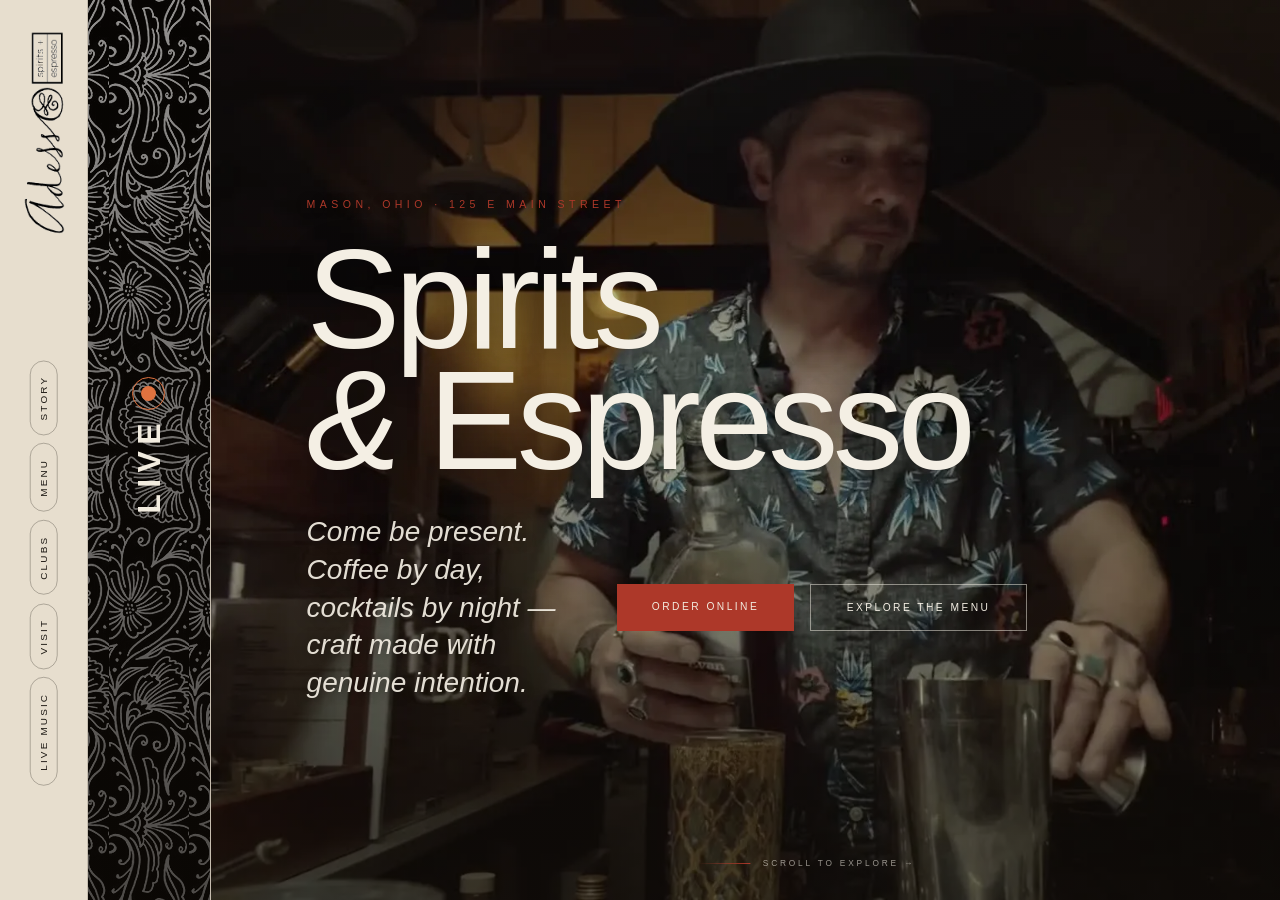
==== commit d61355c2: "Add Wine Club and Coffee Club, nav Bar -> Clubs Both clubs exist on the old Wix site but were missin" ====
--- a/index.html
+++ b/index.html
@@ -116,6 +116,12 @@
   .ad-topbar{display:none;}
   /* iOS Safari zooms the viewport when a focused field is under 16px. Keep the
      designed size on desktop, bump to 16px on touch widths only. */
+  .ad-club:hover img{transform:scale(1.03);}
+  .ad-club:focus-visible{outline:2px solid #ad3829;outline-offset:6px;}
+  @media(max-width:820px){
+    .ad-clubs{grid-template-columns:1fr !important;gap:2.6rem !important;}
+    #clubs{min-width:0 !important;width:100vw !important;}
+  }
   @media(max-width:820px){
     #mlForm input,#mlForm select{font-size:16px !important;}
   }
@@ -154,7 +160,7 @@
     <div style="margin:auto 0;display:flex;flex-direction:column;align-items:center;gap:.5rem;padding:.4rem 0;">
       <a href="#story" style="flex:0 0 auto;writing-mode:vertical-rl;transform:rotate(180deg);border:1px solid rgba(26,22,17,.28);border-radius:999px;padding:.9rem .46rem;font-size:.62rem;letter-spacing:.22em;text-transform:uppercase;font-weight:500;color:#1a1611;background:transparent;transition:background .3s ease,color .3s ease,border-color .3s ease;" style-hover="background:#1a1611;color:#efe7d6;border-color:#1a1611;">Story</a>
       <a href="/menu" style="flex:0 0 auto;writing-mode:vertical-rl;transform:rotate(180deg);border:1px solid rgba(26,22,17,.28);border-radius:999px;padding:.9rem .46rem;font-size:.62rem;letter-spacing:.22em;text-transform:uppercase;font-weight:500;color:#1a1611;background:transparent;transition:background .3s ease,color .3s ease,border-color .3s ease;" style-hover="background:#1a1611;color:#efe7d6;border-color:#1a1611;">Menu</a>
-      <a href="#bar" style="flex:0 0 auto;writing-mode:vertical-rl;transform:rotate(180deg);border:1px solid rgba(26,22,17,.28);border-radius:999px;padding:.9rem .46rem;font-size:.62rem;letter-spacing:.22em;text-transform:uppercase;font-weight:500;color:#1a1611;background:transparent;transition:background .3s ease,color .3s ease,border-color .3s ease;" style-hover="background:#1a1611;color:#efe7d6;border-color:#1a1611;">Bar</a>
+      <a href="#clubs" style="flex:0 0 auto;writing-mode:vertical-rl;transform:rotate(180deg);border:1px solid rgba(26,22,17,.28);border-radius:999px;padding:.9rem .46rem;font-size:.62rem;letter-spacing:.22em;text-transform:uppercase;font-weight:500;color:#1a1611;background:transparent;transition:background .3s ease,color .3s ease,border-color .3s ease;" style-hover="background:#1a1611;color:#efe7d6;border-color:#1a1611;">Clubs</a>
       <a href="#visit" style="flex:0 0 auto;writing-mode:vertical-rl;transform:rotate(180deg);border:1px solid rgba(26,22,17,.28);border-radius:999px;padding:.9rem .46rem;font-size:.62rem;letter-spacing:.22em;text-transform:uppercase;font-weight:500;color:#1a1611;background:transparent;transition:background .3s ease,color .3s ease,border-color .3s ease;" style-hover="background:#1a1611;color:#efe7d6;border-color:#1a1611;">Visit</a>
       <a href="#events" style="flex:0 0 auto;writing-mode:vertical-rl;transform:rotate(180deg);border:1px solid rgba(26,22,17,.28);border-radius:999px;padding:.9rem .46rem;font-size:.62rem;letter-spacing:.22em;text-transform:uppercase;font-weight:500;color:#1a1611;background:transparent;transition:background .3s ease,color .3s ease,border-color .3s ease;" style-hover="background:#1a1611;color:#efe7d6;border-color:#1a1611;">Live Music</a>
     </div>
@@ -193,7 +199,7 @@
   <!-- PANEL 1: HERO (full width) -->
   <section id="top" class="ad-panel ad-panel-hero" style="width:calc(100vw - 88px);display:flex;flex-direction:column;justify-content:center;padding:6rem 3rem;">
     <video autoplay muted loop playsinline poster="assets/hero-poster.webp" style="position:absolute;inset:0;width:100%;height:100%;object-fit:cover;z-index:0;filter:saturate(.9) contrast(1.02);">
-      <source src="/hero-video.mp4?v=2" type="video/mp4" />
+      <source src="/hero-video.mp4?v=3" type="video/mp4" />
     </video>
     <div style="position:absolute;inset:0;z-index:1;background:linear-gradient(to bottom,rgba(18,13,8,.32),rgba(18,13,8,.12) 42%,rgba(18,13,8,.62));"></div>
     <div class="ad-inner" style="position:relative;z-index:2;max-width:1000px;width:100%;margin:0 auto;">
@@ -226,7 +232,7 @@
         <div data-reveal>
           <div style="position:relative;border:1px solid rgba(239,231,214,.2);background:#0e0a06;overflow:hidden;aspect-ratio:16/10;">
             <video autoplay muted loop playsinline poster="assets/hero-poster.webp" style="position:absolute;inset:0;width:100%;height:100%;object-fit:cover;filter:saturate(.6) contrast(1.02) brightness(.85);">
-              <source src="/hero-video.mp4?v=2" type="video/mp4" />
+              <source src="/hero-video.mp4?v=3" type="video/mp4" />
             </video>
             <div style="position:absolute;inset:0;pointer-events:none;background:repeating-linear-gradient(to bottom,rgba(0,0,0,.12) 0 1px,transparent 1px 3px);"></div>
             <div style="position:absolute;top:1rem;left:1rem;display:flex;align-items:center;gap:.5rem;background:#ad3829;padding:.4rem .8rem;">
@@ -382,6 +388,43 @@
           <div style="overflow:hidden;aspect-ratio:3/4;"><img src="assets/cocktail-2.webp" alt="Cocktail" loading="lazy" style="width:100%;height:100%;object-fit:cover;filter:saturate(.8);transition:transform .6s ease;" style-hover="transform:scale(1.06);" /></div>
           <div style="overflow:hidden;aspect-ratio:3/4;"><img src="assets/cocktail-3.webp" alt="Cocktail" loading="lazy" style="width:100%;height:100%;object-fit:cover;filter:saturate(.8);transition:transform .6s ease;" style-hover="transform:scale(1.06);" /></div>
         </div>
+      </div>
+    </div>
+  </section>
+
+  <div class="ad-vdiv" style="flex:0 0 auto;width:1px;height:100vh;background:rgba(26,22,17,.16);"></div>
+
+  <!-- PANEL: CLUBS (memberships) -->
+  <section id="clubs" class="ad-panel" style="width:96vw;min-width:820px;display:flex;align-items:center;padding:6rem 3rem;">
+    <div class="ad-inner" style="position:relative;z-index:1;max-width:1140px;width:100%;margin:0 auto;">
+      <div data-reveal style="margin-bottom:3.2rem;">
+        <p style="font-size:.6rem;letter-spacing:.38em;text-transform:uppercase;color:#ad3829;margin-bottom:1.4rem;font-weight:500;">Membership</p>
+        <h2 style="font-family:'Helvetica Neue',Helvetica,Arial,sans-serif;font-weight:300;font-size:clamp(2.2rem,4.5vw,3.8rem);line-height:1.02;letter-spacing:-.03em;margin-bottom:1.3rem;">Two clubs,<br/><span style="font-style:italic;color:#ad3829;">two rhythms.</span></h2>
+        <p style="font-size:1rem;line-height:1.85;color:rgba(26,22,17,.72);max-width:520px;">One arrives by the month, one by the week. Both come with a members-only tasting and a standing reason to stop in.</p>
+      </div>
+
+      <div class="ad-clubs" style="display:grid;grid-template-columns:minmax(0,1fr) minmax(0,1fr);gap:3rem;align-items:start;">
+
+        <a data-reveal href="/wineclub" class="ad-club" style="display:block;color:inherit;text-decoration:none;border-top:1px solid rgba(26,22,17,.22);padding-top:1.6rem;">
+          <div style="aspect-ratio:16/11;overflow:hidden;background:#ded4c2;margin-bottom:1.5rem;">
+            <img src="assets/wine-small-bites-1200.webp" srcset="assets/wine-small-bites-700.webp 700w, assets/wine-small-bites-1200.webp 1200w" sizes="(max-width:820px) 100vw, 46vw" width="1200" height="1800" loading="lazy" decoding="async" alt="Bottle of Primitivo Salento red wine beside a poured glass at Adesso" style="width:100%;height:100%;object-fit:cover;filter:saturate(.82);display:block;transition:transform .7s ease;" />
+          </div>
+          <p style="font-size:.58rem;letter-spacing:.3em;text-transform:uppercase;color:rgba(26,22,17,.66);margin-bottom:.85rem;">Monthly &middot; 2 or 4 bottles</p>
+          <h3 style="font-weight:400;font-size:clamp(1.7rem,2.6vw,2.4rem);line-height:1.05;letter-spacing:-.02em;margin-bottom:.9rem;">Wine Club</h3>
+          <p style="font-size:.9rem;line-height:1.8;color:rgba(26,22,17,.72);margin-bottom:1.4rem;max-width:44ch;">Bottles chosen from around the world that drink well above their price point, picked up each month &mdash; plus a members&rsquo; tasting with small bites.</p>
+          <span style="display:inline-flex;align-items:center;gap:.7rem;font-size:.64rem;letter-spacing:.24em;text-transform:uppercase;font-weight:600;color:#ad3829;min-height:48px;">From $59.99 a month <span aria-hidden="true">&rarr;</span></span>
+        </a>
+
+        <a data-reveal href="/coffeeclub" class="ad-club" style="display:block;color:inherit;text-decoration:none;border-top:1px solid rgba(26,22,17,.22);padding-top:1.6rem;">
+          <div style="aspect-ratio:16/11;overflow:hidden;background:#ffffff;display:flex;align-items:center;justify-content:center;margin-bottom:1.5rem;">
+            <img src="assets/coffee-club-bag.webp" width="900" height="900" loading="lazy" decoding="async" alt="Adesso members-only 12oz coffee bag, hand-labelled Mexico Lachao" style="width:100%;height:100%;object-fit:contain;padding:1.6rem;display:block;transition:transform .7s ease;" />
+          </div>
+          <p style="font-size:.58rem;letter-spacing:.3em;text-transform:uppercase;color:rgba(26,22,17,.66);margin-bottom:.85rem;">Weekly &middot; roasted Mondays</p>
+          <h3 style="font-weight:400;font-size:clamp(1.7rem,2.6vw,2.4rem);line-height:1.05;letter-spacing:-.02em;margin-bottom:.9rem;">Coffee Club</h3>
+          <p style="font-size:.9rem;line-height:1.8;color:rgba(26,22,17,.72);margin-bottom:1.4rem;max-width:44ch;">An exclusive micro lot each month, a freshly roasted bag every week, and a free 12oz cup every day you come in.</p>
+          <span style="display:inline-flex;align-items:center;gap:.7rem;font-size:.64rem;letter-spacing:.24em;text-transform:uppercase;font-weight:600;color:#ad3829;min-height:48px;">$64.99 a month <span aria-hidden="true">&rarr;</span></span>
+        </a>
+
       </div>
     </div>
   </section>
